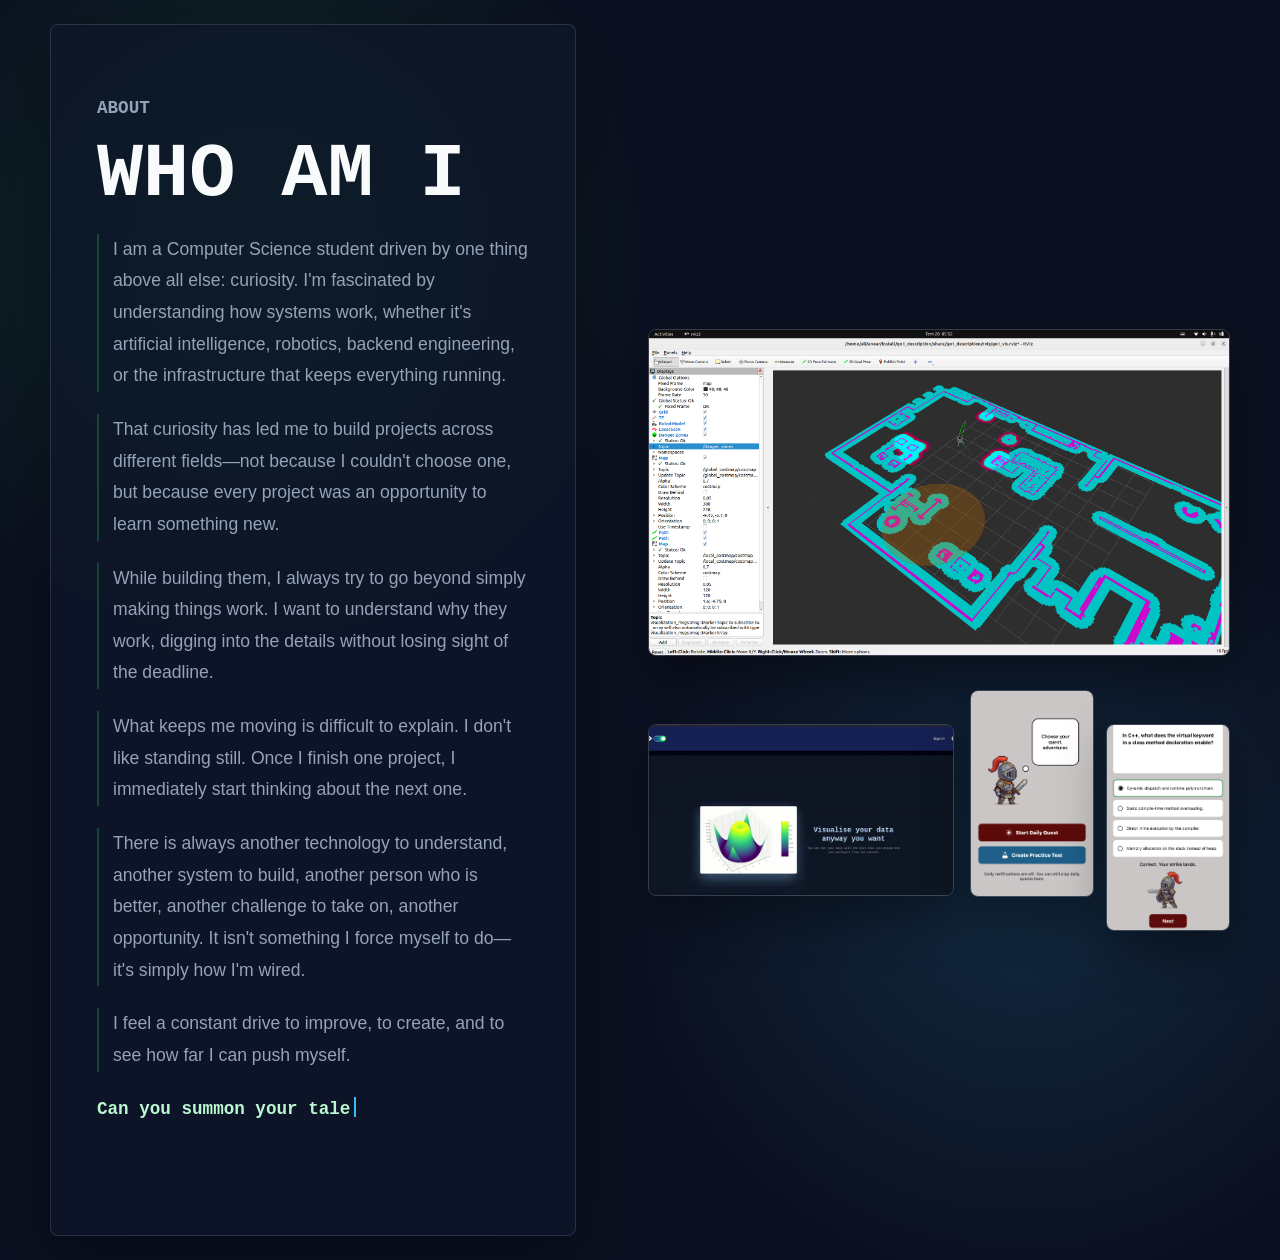
==== about.html @ a445af75 "first one" ====
<!DOCTYPE html>
<html lang="en">
<head>
    <meta charset="UTF-8">
    <meta name="viewport" content="width=device-width, initial-scale=1.0">
    <title>ali hakan ünal | about</title>
    <link rel="stylesheet" href="css/about.css">
</head>
<body>
    <main id="about-page">
        <div id="about">
            <p class="eyebrow">About</p>
            <h1>WHO AM I</h1>
            <p>I am a Computer Science student driven by one thing above all else: curiosity. I'm fascinated by understanding how systems work, whether it's artificial intelligence, robotics, backend engineering, or the infrastructure that keeps everything running.</p>

            <p>That curiosity has led me to build projects across different fields—not because I couldn't choose one, but because every project was an opportunity to learn something new.</p>

            <p>While building them, I always try to go beyond simply making things work. I want to understand why they work, digging into the details without losing sight of the deadline.</p>

            <p>What keeps me moving is difficult to explain. I don't like standing still. Once I finish one project, I immediately start thinking about the next one.</p>

            <p>There is always another technology to understand, another system to build, another person who is better, another challenge to take on, another opportunity. It isn't something I force myself to do—it's simply how I'm wired.</p>

            <p>I feel a constant drive to improve, to create, and to see how far I can push myself.</p>
            <p class="typewriter" data-text="Can you summon your talent at will, deliver at a deadline, can you sleep at night?"><span class="typed-text"></span></p>
        </div>

        <div id="pictures" aria-label="Project images">
            <img class="image-wide image-one" src="assets/ANEAR.png" alt="ANEAR project screen">
            <img class="image-wide image-two" src="assets/Ulti-console.gif" alt="Console project animation">
            <div id="quest">
                <img class="image-tall image-three" src="assets/quest1.PNG" alt="Quest project screen one">
                <img class="image-tall image-four" src="assets/quest2.PNG" alt="Quest project screen two">
            </div>
        </div>
    </main>

    <script>
        const typewriter = document.querySelector(".typewriter");
        const typedText = typewriter.querySelector(".typed-text");
        const text = typewriter.dataset.text;
        let index = 0;
        let deleting = false;

        function typeLine() {
            typedText.textContent = text.slice(0, index);

            if (!deleting && index < text.length) {
                index++;
                setTimeout(typeLine, 55);
                return;
            }

            if (!deleting && index === text.length) {
                deleting = true;
                setTimeout(typeLine, 1800);
                return;
            }

            if (deleting && index > 0) {
                index--;
                setTimeout(typeLine, 28);
                return;
            }

            deleting = false;
            setTimeout(typeLine, 450);
        }

        typeLine();
    </script>

</body>
</html>
---- css/about.css ----
* {
    margin: 0;
    padding: 0;
    box-sizing: border-box;
}

:root {
    --bg: #0b1020;
    --panel: rgba(15, 23, 42, 0.72);
    --line: rgba(148, 163, 184, 0.2);
    --text: #f8fafc;
    --muted: #94a3b8;
    --accent: #22c55e;
    --accent-strong: #38bdf8;
}

body {
    background:
        radial-gradient(circle at 20% 20%, rgba(34, 197, 94, 0.16), transparent 28%),
        radial-gradient(circle at 80% 70%, rgba(56, 189, 248, 0.14), transparent 30%),
        var(--bg);
    color: var(--text);
    font-family: 'Segoe UI', Roboto, Helvetica, Arial, sans-serif;
    min-height: 100vh;
    display: flex;
    justify-content: center;
    align-items: center;
    overflow-x: hidden;
    padding: 24px;
}

#about-page {
    width: min(1180px, 100%);
    display: grid;
    grid-template-columns: minmax(0, 0.95fr) minmax(360px, 1.05fr);
    gap: clamp(34px, 6vw, 72px);
    align-items: center;
    animation: pageEnter 900ms cubic-bezier(0.22, 1, 0.36, 1) both;
}

#about {
    padding: clamp(28px, 5vw, 46px);
    border: 1px solid var(--line);
    border-radius: 8px;
    background: var(--panel);
    box-shadow: 0 24px 70px rgba(0, 0, 0, 0.34);
    backdrop-filter: blur(16px);
}

.eyebrow {
    margin-bottom: 14px;
    color: var(--accent);
    font-family: monospace;
    font-size: 0.92rem;
    font-weight: 700;
    text-transform: uppercase;
}

h1 {
    font-family: monospace;
    font-size: clamp(2.7rem, 6vw, 5rem);
    line-height: 0.95;
    letter-spacing: 0;
}

#about p {
    margin-top: 22px;
    color: var(--muted);
    font-size: clamp(1rem, 1.45vw, 1.1rem);
    line-height: 1.8;
}

#about > p:not(.eyebrow):not(.typewriter) {
    padding-left: 14px;
    border-left: 2px solid rgba(34, 197, 94, 0.28);
}

#about .typewriter {
    position: relative;
    color: #bbf7d0;
    font-family: monospace;
    font-weight: 700;
    white-space: normal;
}

#about .typewriter::before {
    content: attr(data-text);
    display: block;
    visibility: hidden;
}

#about .typed-text {
    position: absolute;
    inset: 0;
}

#about .typed-text::after {
    content: "";
    display: inline-block;
    width: 2px;
    height: 1.1em;
    margin-left: 4px;
    vertical-align: -0.16em;
    background: var(--accent-strong);
    animation: caretBlink 800ms step-end infinite;
}

#pictures {
    position: relative;
    display: grid;
    grid-template-columns: 1fr 0.85fr;
    gap: 16px;
    align-items: center;
    min-height: 620px;
}

#pictures img {
    display: block;
    width: 100%;
    object-fit: cover;
    border: 1px solid rgba(255, 255, 255, 0.18);
    border-radius: 8px;
    box-shadow: 0 22px 48px rgba(0, 0, 0, 0.34);
    filter: saturate(1.08) contrast(1.02);
}

.image-wide {
    aspect-ratio: 16 / 9;
}

.image-tall {
    aspect-ratio: 9 / 15;
}

.image-one {
    grid-column: 1 / 3;
    animation: imageEnter 900ms 180ms cubic-bezier(0.22, 1, 0.36, 1) both,
        floatImage 5.5s 1.1s ease-in-out infinite;
}

.image-two {
    grid-column: 1 / 2;
    animation: imageEnter 900ms 340ms cubic-bezier(0.22, 1, 0.36, 1) both,
        floatImage 6.4s 1.2s ease-in-out infinite reverse;
}

#quest {
    grid-column: 2 / 3;
    display: grid;
    grid-template-columns: 1fr 1fr;
    gap: 12px;
}

.image-three {
    animation: imageEnter 900ms 500ms cubic-bezier(0.22, 1, 0.36, 1) both,
        floatImage 5.9s 1.3s ease-in-out infinite;
}

.image-four {
    margin-top: 34px;
    animation: imageEnter 900ms 620ms cubic-bezier(0.22, 1, 0.36, 1) both,
        floatImage 6.8s 1.4s ease-in-out infinite reverse;
}

@keyframes pageEnter {
    from {
        opacity: 0;
        transform: translateY(28px) scale(0.98);
    }

    to {
        opacity: 1;
        transform: translateY(0) scale(1);
    }
}

@keyframes imageEnter {
    from {
        opacity: 0;
        transform: translateY(26px) rotate(1deg);
    }

    to {
        opacity: 1;
        transform: translateY(0) rotate(0deg);
    }
}

@keyframes floatImage {
    0%, 100% {
        translate: 0 0;
    }

    50% {
        translate: 0 -14px;
    }
}

@keyframes caretBlink {
    50% {
        opacity: 0;
    }
}

@media (max-width: 900px) {
    body {
        align-items: flex-start;
        overflow-y: auto;
    }

    #about-page {
        grid-template-columns: 1fr;
        padding: 32px 0;
    }

    #pictures {
        grid-template-columns: 1fr 1fr;
        min-height: auto;
    }

    .image-one,
    .image-two,
    #quest {
        grid-column: auto;
    }

    .image-one {
        grid-column: 1 / 3;
    }
}

@media (max-width: 560px) {
    body {
        padding: 18px;
    }

    #about {
        padding: 26px 18px;
    }

    #about .typewriter {
        font-size: 0.9rem;
    }

    #pictures {
        grid-template-columns: 1fr;
    }

    .image-one {
        grid-column: auto;
    }

    #quest {
        grid-template-columns: 1fr;
    }

    .image-four {
        margin-top: 0;
    }
}
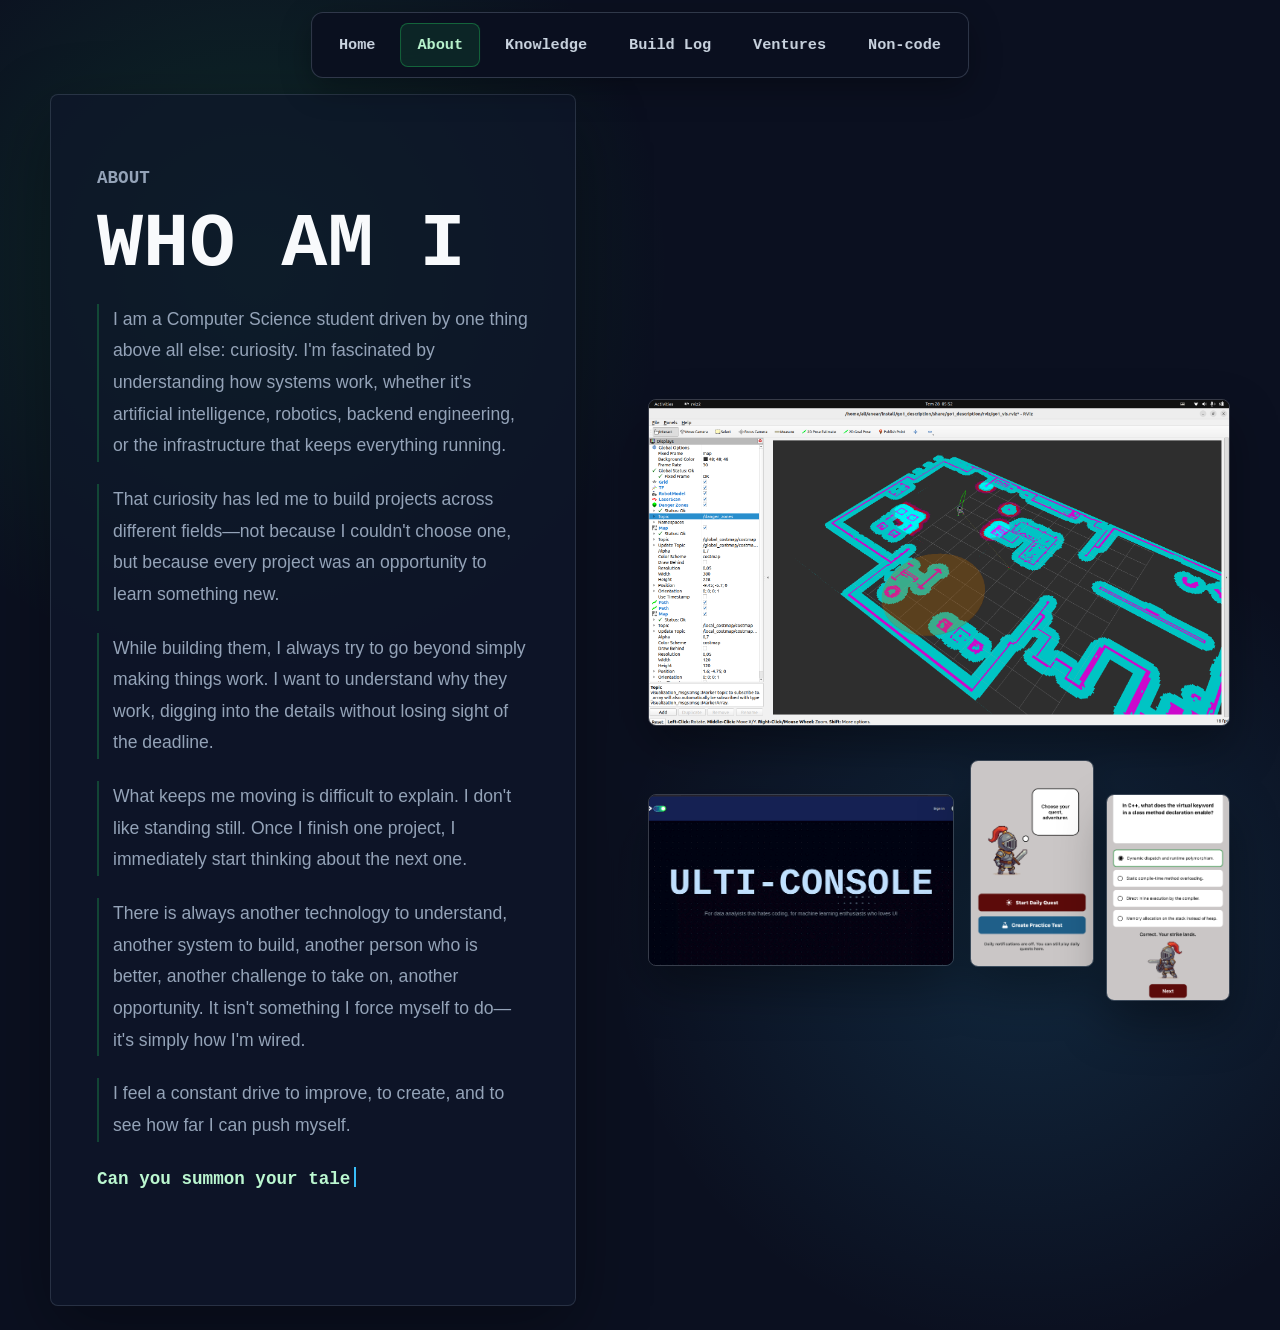
==== commit fe3edf21: "added projects and a better UI for routing" ====
--- a/about.html
+++ b/about.html
@@ -5,8 +5,18 @@
     <meta name="viewport" content="width=device-width, initial-scale=1.0">
     <title>ali hakan ünal | about</title>
     <link rel="stylesheet" href="css/about.css">
+    <link rel="stylesheet" href="css/navigation.css">
 </head>
 <body>
+    <nav class="site-navigation" aria-label="Main navigation">
+        <a href="/">Home</a>
+        <a href="/about" aria-current="page">About</a>
+        <a href="/knowledge">Knowledge</a>
+        <a href="/build_log">Build Log</a>
+        <a href="/ventures">Ventures</a>
+        <a href="/non_code">Non-code</a>
+    </nav>
+
     <main id="about-page">
         <div id="about">
             <p class="eyebrow">About</p>
--- a/css/navigation.css
+++ b/css/navigation.css
@@ -0,0 +1,78 @@
+body {
+    --navigation-space: 94px;
+    padding-top: var(--navigation-space);
+}
+
+.site-navigation {
+    position: fixed;
+    top: 12px;
+    left: 50%;
+    z-index: 40;
+    transform: translateX(-50%);
+    display: flex;
+    justify-content: center;
+    gap: 8px;
+    width: max-content;
+    max-width: calc(100% - 28px);
+    padding: 10px;
+    border: 1px solid rgba(148, 163, 184, 0.28);
+    border-radius: 12px;
+    background: rgba(11, 16, 32, 0.96);
+    box-shadow: 0 10px 32px rgba(0, 0, 0, 0.3);
+    backdrop-filter: blur(16px);
+}
+
+.site-navigation a {
+    display: flex;
+    align-items: center;
+    justify-content: center;
+    min-height: 44px;
+    padding: 10px 16px;
+    border: 1px solid transparent;
+    border-radius: 8px;
+    color: #cbd5e1;
+    font-family: monospace;
+    font-size: 0.95rem;
+    font-weight: 600;
+    line-height: 1.2;
+    text-decoration: none;
+    white-space: nowrap;
+    transition: color 180ms ease, background 180ms ease, border-color 180ms ease;
+}
+
+.site-navigation a:hover,
+.site-navigation a[aria-current="page"] {
+    border-color: rgba(34, 197, 94, 0.4);
+    background: rgba(34, 197, 94, 0.12);
+    color: #bbf7d0;
+}
+
+.site-navigation a:focus-visible {
+    outline: 2px solid #38bdf8;
+    outline-offset: 2px;
+}
+
+.project-meta {
+    top: calc(var(--navigation-space) + 12px);
+}
+
+@media (max-width: 680px) {
+    body {
+        --navigation-space: 144px;
+    }
+
+    .site-navigation {
+        display: grid;
+        grid-template-columns: repeat(3, minmax(0, 1fr));
+        width: calc(100% - 28px);
+        gap: 6px;
+        padding: 8px;
+    }
+
+    .site-navigation a {
+        padding: 10px 6px;
+        font-size: 0.85rem;
+        white-space: normal;
+        text-align: center;
+    }
+}
